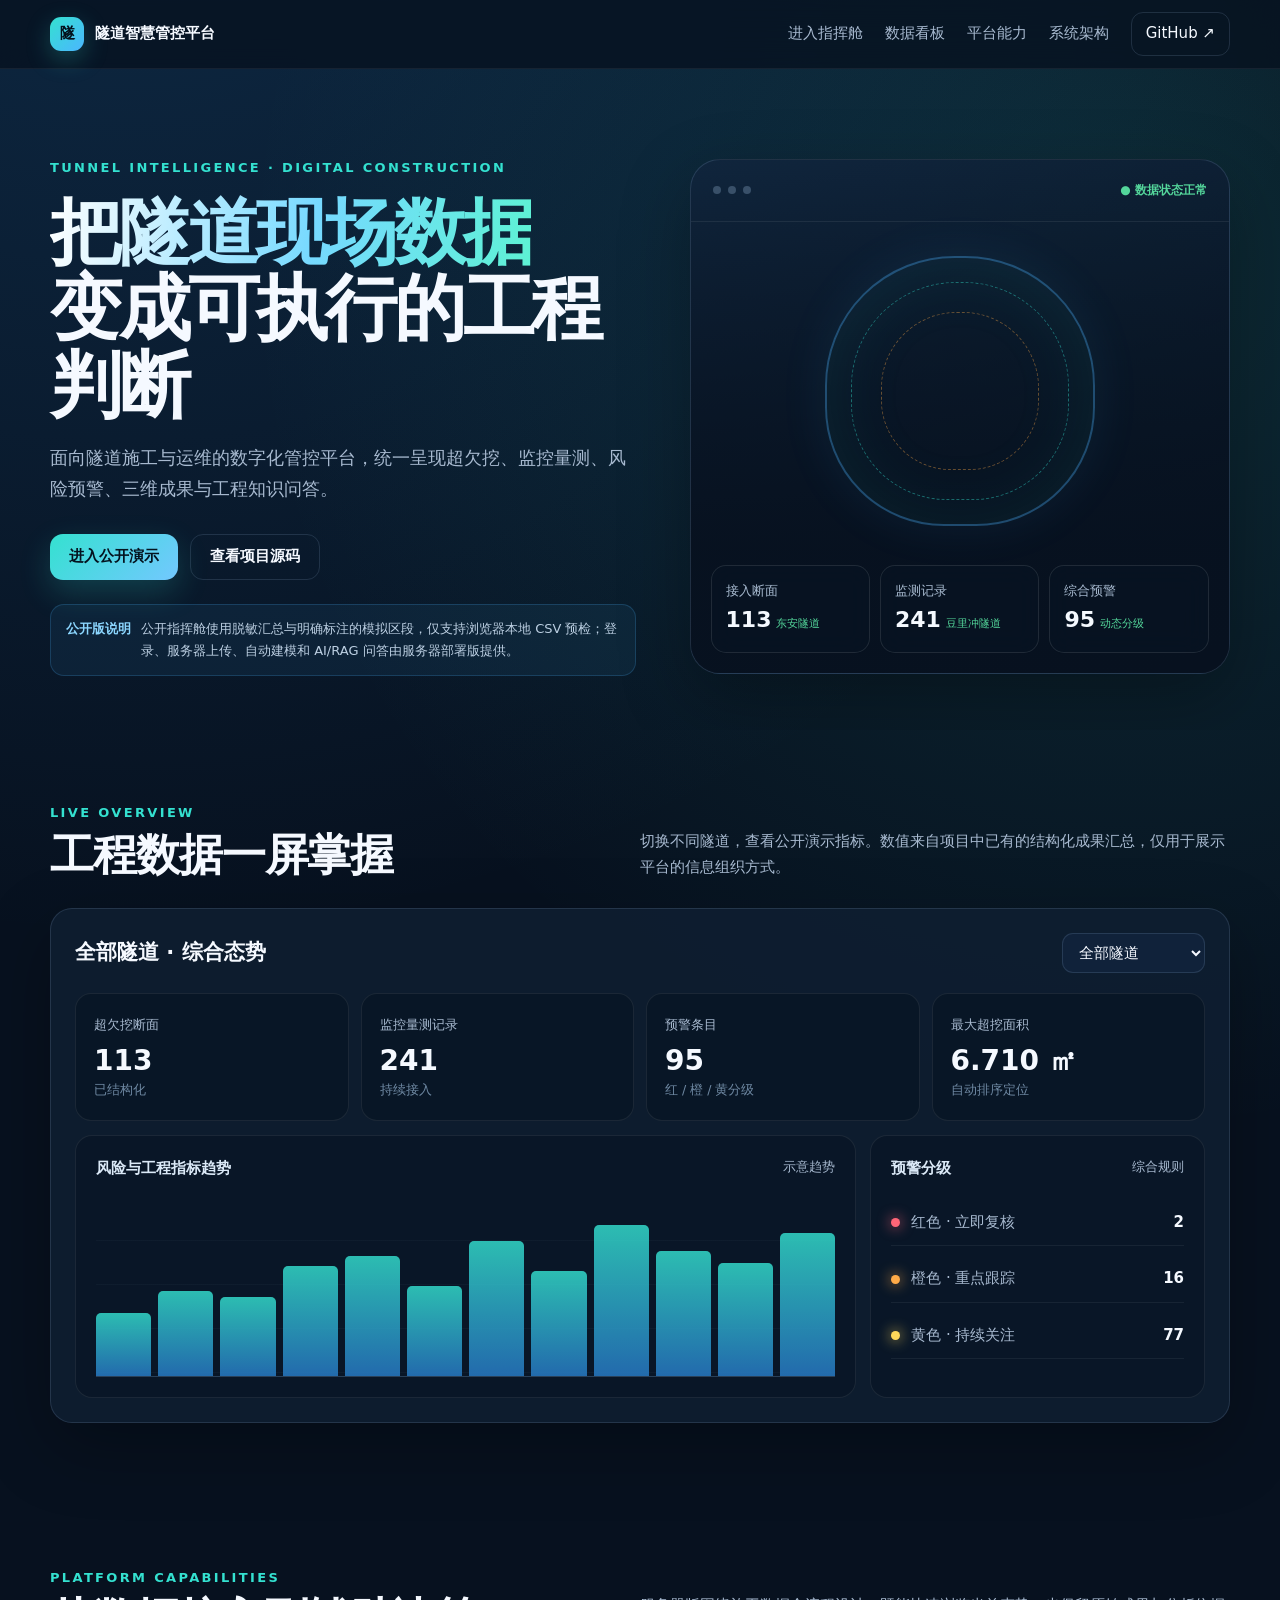
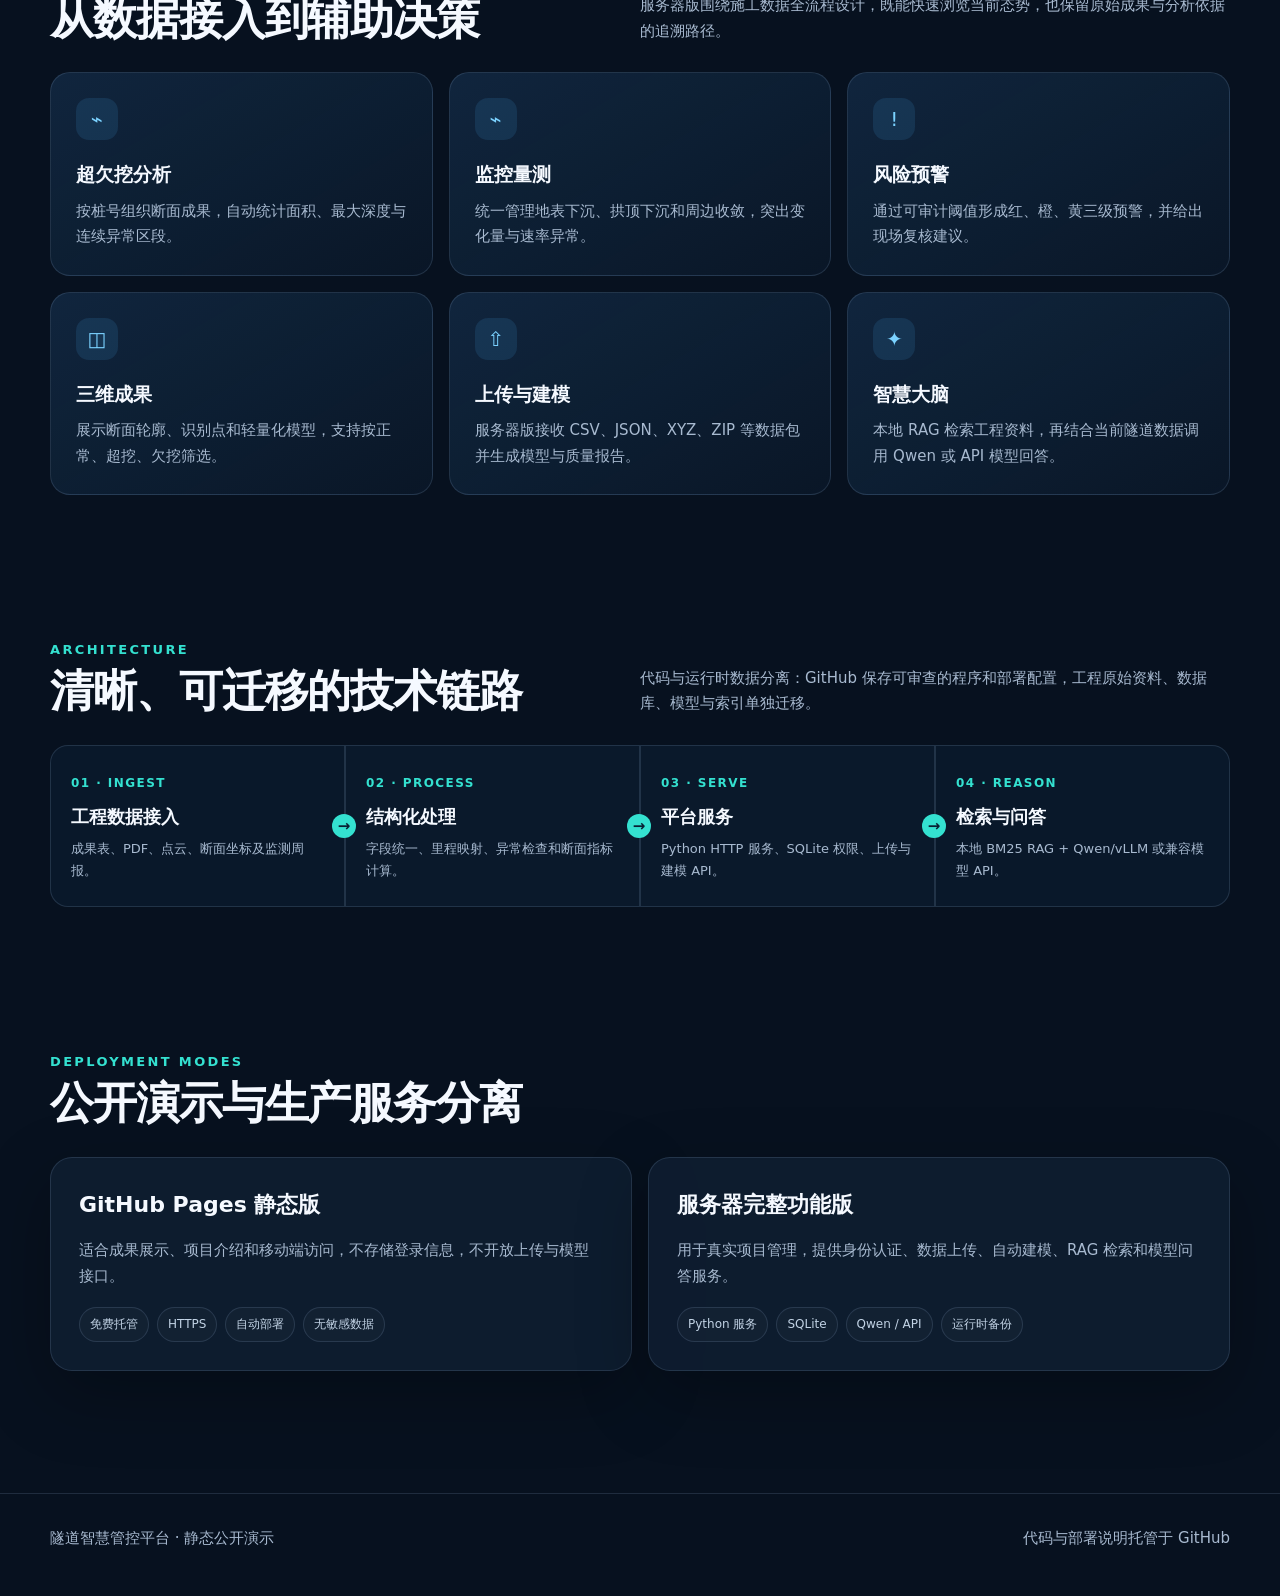
==== docs/overview.html @ 7f6d281b "Build interactive tunnel digital twin cockpit" ====
<!doctype html>
<html lang="zh-CN">
<head>
  <meta charset="utf-8">
  <meta name="viewport" content="width=device-width, initial-scale=1">
  <meta name="description" content="隧道智慧管控平台 GitHub Pages 静态演示：超欠挖、监控量测、风险预警与三维成果管理。">
  <meta name="theme-color" content="#07111f">
  <title>项目说明 · 隧道智慧管控平台</title>
  <style>
    :root{--bg:#07111f;--card:rgba(15,31,51,.82);--line:rgba(155,187,220,.16);--text:#f5f9ff;--muted:#a8bad0;--blue:#4bb6ff;--cyan:#34e1d0;--orange:#ffab48;--red:#ff6577;--green:#54d69b;--shadow:0 24px 70px rgba(0,0,0,.28)}
    *{box-sizing:border-box}html{scroll-behavior:smooth}body{margin:0;color:var(--text);background:radial-gradient(circle at 10% -10%,rgba(38,133,210,.24),transparent 34%),radial-gradient(circle at 88% 8%,rgba(52,225,208,.12),transparent 28%),var(--bg);font:15px/1.7 Inter,"PingFang SC","Microsoft YaHei",system-ui,sans-serif}a{color:inherit;text-decoration:none}button,select{font:inherit}.shell{width:min(1180px,calc(100% - 40px));margin:auto}
    .nav{position:sticky;top:0;z-index:20;border-bottom:1px solid rgba(255,255,255,.06);background:rgba(7,17,31,.78);backdrop-filter:blur(18px)}.nav-inner{min-height:68px;display:flex;align-items:center;gap:26px}.brand{display:flex;align-items:center;gap:11px;font-weight:800}.brand-mark{width:34px;height:34px;border-radius:11px;display:grid;place-items:center;color:#03111c;font-weight:900;background:linear-gradient(135deg,var(--cyan),var(--blue));box-shadow:0 8px 24px rgba(52,225,208,.25)}.nav-links{margin-left:auto;display:flex;align-items:center;gap:22px;color:var(--muted)}.nav-links a:hover{color:var(--text)}.github-link{padding:8px 14px;border:1px solid var(--line);border-radius:12px;color:var(--text)!important}
    .hero{padding:88px 0 54px;overflow:hidden}.hero-grid{display:grid;grid-template-columns:1.04fr .96fr;gap:54px;align-items:center}.eyebrow{color:var(--cyan);font-size:13px;font-weight:800;letter-spacing:.18em;text-transform:uppercase}h1{margin:15px 0 20px;font-size:clamp(42px,6vw,72px);line-height:1.06;letter-spacing:-.045em}h1 span{color:transparent;background:linear-gradient(100deg,#fff,#76d9ff 55%,#5df2d4);background-clip:text}.lead{max-width:660px;margin:0;color:var(--muted);font-size:18px}.actions{display:flex;flex-wrap:wrap;gap:12px;margin:30px 0 24px}.button{display:inline-flex;align-items:center;justify-content:center;min-height:46px;padding:0 19px;border-radius:13px;border:1px solid var(--line);font-weight:750}.button.primary{color:#04131f;border:0;background:linear-gradient(135deg,var(--cyan),#73c8ff);box-shadow:0 12px 32px rgba(52,225,208,.2)}.notice{display:flex;gap:10px;align-items:flex-start;max-width:650px;padding:13px 15px;border:1px solid rgba(75,182,255,.2);border-radius:14px;color:#bdd0e3;background:rgba(75,182,255,.07);font-size:13px}.notice b{color:#8cd7ff;white-space:nowrap}
    .visual{position:relative;min-height:515px;border:1px solid var(--line);border-radius:30px;background:linear-gradient(160deg,rgba(17,39,63,.96),rgba(7,17,31,.94));box-shadow:var(--shadow);overflow:hidden}.visual:before{content:"";position:absolute;inset:0;background:url("assets/tunnel_excavation_hero.svg") center 42%/cover no-repeat;opacity:.32;filter:saturate(.8) contrast(1.08)}.visual:after{content:"";position:absolute;inset:0;background:linear-gradient(180deg,rgba(7,17,31,.06),rgba(7,17,31,.94) 76%)}.visual-top,.visual-bottom{position:relative;z-index:2}.visual-top{display:flex;align-items:center;justify-content:space-between;padding:20px 22px;border-bottom:1px solid rgba(255,255,255,.07)}.window-dots{display:flex;gap:7px}.window-dots i{width:8px;height:8px;border-radius:50%;background:#395069}.live{color:var(--green);font-size:12px;font-weight:700}.tunnel-ring{position:absolute;z-index:1;left:50%;top:45%;width:270px;height:270px;transform:translate(-50%,-50%);border:2px solid rgba(75,182,255,.35);border-radius:48% 48% 44% 44%;box-shadow:inset 0 0 80px rgba(52,225,208,.08),0 0 50px rgba(75,182,255,.08)}.tunnel-ring:before,.tunnel-ring:after{content:"";position:absolute;inset:24px;border:1px dashed rgba(52,225,208,.42);border-radius:inherit}.tunnel-ring:after{inset:54px;border-color:rgba(255,171,72,.38)}.visual-bottom{position:absolute;left:20px;right:20px;bottom:20px;display:grid;grid-template-columns:repeat(3,1fr);gap:10px}.mini{padding:14px;border:1px solid rgba(255,255,255,.1);border-radius:15px;background:rgba(8,20,34,.84);backdrop-filter:blur(12px)}.mini small{display:block;color:var(--muted)}.mini strong{font-size:22px}.mini em{color:var(--green);font-size:11px;font-style:normal}
    section{padding:72px 0}.section-head{display:flex;align-items:end;justify-content:space-between;gap:30px;margin-bottom:28px}.section-head h2{margin:5px 0 0;font-size:clamp(30px,4vw,44px);line-height:1.15;letter-spacing:-.025em}.section-head p{max-width:590px;margin:0;color:var(--muted)}.panel{border:1px solid var(--line);border-radius:22px;background:var(--card);box-shadow:var(--shadow)}
    .dashboard{padding:24px}.dash-toolbar{display:flex;align-items:center;justify-content:space-between;gap:18px;margin-bottom:20px}.dash-toolbar h3{margin:0;font-size:21px}select{color:var(--text);background:#10223a;border:1px solid var(--line);border-radius:11px;padding:9px 34px 9px 12px}.metrics{display:grid;grid-template-columns:repeat(4,1fr);gap:12px}.metric{padding:18px;border:1px solid rgba(255,255,255,.075);border-radius:16px;background:rgba(5,17,30,.48)}.metric span{color:var(--muted);font-size:13px}.metric strong{display:block;margin-top:7px;font-size:28px;line-height:1.15}.metric small{color:#6f89a3}.dash-grid{display:grid;grid-template-columns:1.4fr .6fr;gap:14px;margin-top:14px}.chart-card{padding:20px;border:1px solid rgba(255,255,255,.075);border-radius:17px;background:rgba(5,17,30,.43)}.chart-title{display:flex;justify-content:space-between;color:#dbe9f7;font-weight:700}.chart-title small{color:var(--muted);font-weight:400}.bars{height:180px;display:flex;align-items:end;gap:7px;margin-top:15px;padding-top:15px;border-bottom:1px solid #294059;background:repeating-linear-gradient(to bottom,transparent 0,transparent 43px,rgba(150,180,210,.08) 44px)}.bar{flex:1;min-width:6px;height:var(--h);border-radius:5px 5px 0 0;background:linear-gradient(180deg,var(--cyan),#287dca);opacity:.82;transition:.3s ease}.bar:hover{opacity:1;transform:translateY(-3px)}.risk-list{display:grid;gap:10px;margin-top:18px}.risk{display:grid;grid-template-columns:10px 1fr auto;gap:10px;align-items:center;padding:10px 0;border-bottom:1px solid rgba(255,255,255,.06)}.risk i{width:9px;height:9px;border-radius:50%;background:var(--risk);box-shadow:0 0 14px var(--risk)}.risk span{color:var(--muted)}
    .cards{display:grid;grid-template-columns:repeat(3,1fr);gap:16px}.card{padding:25px;border:1px solid var(--line);border-radius:20px;background:linear-gradient(150deg,rgba(18,40,65,.9),rgba(10,24,41,.84))}.icon{width:42px;height:42px;display:grid;place-items:center;border-radius:13px;background:rgba(75,182,255,.12);color:#7bd2ff;font-size:20px}.card h3{margin:18px 0 8px;font-size:19px}.card p{margin:0;color:var(--muted)}
    .architecture{display:grid;grid-template-columns:repeat(4,1fr)}.step{position:relative;padding:24px 20px;border:1px solid var(--line);background:rgba(11,28,47,.78)}.step:first-child{border-radius:18px 0 0 18px}.step:last-child{border-radius:0 18px 18px 0}.step:not(:last-child):after{content:"→";position:absolute;z-index:2;right:-12px;top:50%;transform:translateY(-50%);width:24px;height:24px;display:grid;place-items:center;border-radius:50%;color:#092033;background:var(--cyan);font-weight:900}.step b{color:var(--cyan);font-size:12px;letter-spacing:.12em}.step h3{margin:8px 0 5px}.step p{margin:0;color:var(--muted);font-size:13px}
    .deployment{display:grid;grid-template-columns:1fr 1fr;gap:16px}.deploy-card{padding:28px}.deploy-card h3{margin:0 0 9px;font-size:22px}.deploy-card p{color:var(--muted)}.tags{display:flex;flex-wrap:wrap;gap:8px;margin-top:18px}.tag{padding:6px 10px;border:1px solid var(--line);border-radius:99px;color:#c2d3e5;background:rgba(255,255,255,.025);font-size:12px}footer{margin-top:50px;padding:32px 0 45px;border-top:1px solid var(--line);color:var(--muted)}.footer-inner{display:flex;justify-content:space-between;gap:20px}.reveal{opacity:0;transform:translateY(16px);transition:.65s ease}.reveal.visible{opacity:1;transform:none}
    @media(max-width:900px){.hero-grid,.dash-grid{grid-template-columns:1fr}.hero{padding-top:58px}.visual{min-height:440px}.metrics,.cards{grid-template-columns:repeat(2,1fr)}.architecture{grid-template-columns:1fr 1fr;gap:12px}.step,.step:first-child,.step:last-child{border-radius:16px}.step:after{display:none!important}}@media(max-width:620px){.shell{width:min(100% - 24px,1180px)}.nav-links a:not(.github-link){display:none}h1{font-size:42px}.visual{min-height:400px}.visual-bottom{grid-template-columns:1fr}.visual-bottom .mini:nth-child(2),.visual-bottom .mini:nth-child(3){display:none}.metrics,.cards,.deployment,.architecture{grid-template-columns:1fr}.section-head,.footer-inner,.dash-toolbar{align-items:flex-start;flex-direction:column}}
  </style>
</head>
<body>
  <nav class="nav"><div class="shell nav-inner"><a class="brand" href="index.html"><span class="brand-mark">隧</span><span>隧道智慧管控平台</span></a><div class="nav-links"><a href="index.html">进入指挥舱</a><a href="#dashboard">数据看板</a><a href="#capabilities">平台能力</a><a href="#architecture">系统架构</a><a class="github-link" href="https://github.com/dytvvandrew/tunnel" target="_blank" rel="noreferrer">GitHub ↗</a></div></div></nav>
  <main id="top">
    <header class="hero"><div class="shell hero-grid"><div><div class="eyebrow">Tunnel Intelligence · Digital Construction</div><h1><span>把隧道现场数据</span><br>变成可执行的工程判断</h1><p class="lead">面向隧道施工与运维的数字化管控平台，统一呈现超欠挖、监控量测、风险预警、三维成果与工程知识问答。</p><div class="actions"><a class="button primary" href="index.html">进入公开演示</a><a class="button" href="https://github.com/dytvvandrew/tunnel" target="_blank" rel="noreferrer">查看项目源码</a></div><div class="notice"><b>公开版说明</b><span>公开指挥舱使用脱敏汇总与明确标注的模拟区段，仅支持浏览器本地 CSV 预检；登录、服务器上传、自动建模和 AI/RAG 问答由服务器部署版提供。</span></div></div><div class="visual" aria-label="隧道智慧管控平台视觉概览"><div class="visual-top"><span class="window-dots"><i></i><i></i><i></i></span><span class="live">● 数据状态正常</span></div><div class="tunnel-ring"></div><div class="visual-bottom"><div class="mini"><small>接入断面</small><strong>113</strong> <em>东安隧道</em></div><div class="mini"><small>监测记录</small><strong>241</strong> <em>豆里冲隧道</em></div><div class="mini"><small>综合预警</small><strong>95</strong> <em>动态分级</em></div></div></div></div></header>
    <section id="dashboard"><div class="shell"><div class="section-head reveal"><div><div class="eyebrow">Live overview</div><h2>工程数据一屏掌握</h2></div><p>切换不同隧道，查看公开演示指标。数值来自项目中已有的结构化成果汇总，仅用于展示平台的信息组织方式。</p></div><div class="panel dashboard reveal"><div class="dash-toolbar"><h3 id="tunnelName">全部隧道 · 综合态势</h3><select id="tunnelSelect" aria-label="选择隧道"><option value="all">全部隧道</option><option value="east">东安隧道</option><option value="douli">豆里冲隧道</option></select></div><div class="metrics"><div class="metric"><span id="labelA">超欠挖断面</span><strong id="metricA">113</strong><small id="noteA">已结构化</small></div><div class="metric"><span id="labelB">监控量测记录</span><strong id="metricB">241</strong><small id="noteB">持续接入</small></div><div class="metric"><span>预警条目</span><strong id="metricC">95</strong><small>红 / 橙 / 黄分级</small></div><div class="metric"><span id="labelD">最大超挖面积</span><strong id="metricD">6.710 ㎡</strong><small id="noteD">自动排序定位</small></div></div><div class="dash-grid"><div class="chart-card"><div class="chart-title"><span>风险与工程指标趋势</span><small>示意趋势</small></div><div class="bars" id="bars" aria-label="工程指标趋势柱状图"></div></div><div class="chart-card"><div class="chart-title"><span>预警分级</span><small>综合规则</small></div><div class="risk-list"><div class="risk" style="--risk:var(--red)"><i></i><span>红色 · 立即复核</span><strong id="redCount">2</strong></div><div class="risk" style="--risk:var(--orange)"><i></i><span>橙色 · 重点跟踪</span><strong id="orangeCount">16</strong></div><div class="risk" style="--risk:#ffd85a"><i></i><span>黄色 · 持续关注</span><strong id="yellowCount">77</strong></div></div></div></div></div></div></section>
    <section id="capabilities"><div class="shell"><div class="section-head reveal"><div><div class="eyebrow">Platform capabilities</div><h2>从数据接入到辅助决策</h2></div><p>服务器版围绕施工数据全流程设计，既能快速浏览当前态势，也保留原始成果与分析依据的追溯路径。</p></div><div class="cards"><article class="card reveal"><div class="icon">⌁</div><h3>超欠挖分析</h3><p>按桩号组织断面成果，自动统计面积、最大深度与连续异常区段。</p></article><article class="card reveal"><div class="icon">⌁</div><h3>监控量测</h3><p>统一管理地表下沉、拱顶下沉和周边收敛，突出变化量与速率异常。</p></article><article class="card reveal"><div class="icon">!</div><h3>风险预警</h3><p>通过可审计阈值形成红、橙、黄三级预警，并给出现场复核建议。</p></article><article class="card reveal"><div class="icon">◫</div><h3>三维成果</h3><p>展示断面轮廓、识别点和轻量化模型，支持按正常、超挖、欠挖筛选。</p></article><article class="card reveal"><div class="icon">⇧</div><h3>上传与建模</h3><p>服务器版接收 CSV、JSON、XYZ、ZIP 等数据包并生成模型与质量报告。</p></article><article class="card reveal"><div class="icon">✦</div><h3>智慧大脑</h3><p>本地 RAG 检索工程资料，再结合当前隧道数据调用 Qwen 或 API 模型回答。</p></article></div></div></section>
    <section id="architecture"><div class="shell"><div class="section-head reveal"><div><div class="eyebrow">Architecture</div><h2>清晰、可迁移的技术链路</h2></div><p>代码与运行时数据分离：GitHub 保存可审查的程序和部署配置，工程原始资料、数据库、模型与索引单独迁移。</p></div><div class="architecture reveal"><div class="step"><b>01 · INGEST</b><h3>工程数据接入</h3><p>成果表、PDF、点云、断面坐标及监测周报。</p></div><div class="step"><b>02 · PROCESS</b><h3>结构化处理</h3><p>字段统一、里程映射、异常检查和断面指标计算。</p></div><div class="step"><b>03 · SERVE</b><h3>平台服务</h3><p>Python HTTP 服务、SQLite 权限、上传与建模 API。</p></div><div class="step"><b>04 · REASON</b><h3>检索与问答</h3><p>本地 BM25 RAG + Qwen/vLLM 或兼容模型 API。</p></div></div></div></section>
    <section><div class="shell"><div class="section-head reveal"><div><div class="eyebrow">Deployment modes</div><h2>公开演示与生产服务分离</h2></div></div><div class="deployment"><article class="panel deploy-card reveal"><h3>GitHub Pages 静态版</h3><p>适合成果展示、项目介绍和移动端访问，不存储登录信息，不开放上传与模型接口。</p><div class="tags"><span class="tag">免费托管</span><span class="tag">HTTPS</span><span class="tag">自动部署</span><span class="tag">无敏感数据</span></div></article><article class="panel deploy-card reveal"><h3>服务器完整功能版</h3><p>用于真实项目管理，提供身份认证、数据上传、自动建模、RAG 检索和模型问答服务。</p><div class="tags"><span class="tag">Python 服务</span><span class="tag">SQLite</span><span class="tag">Qwen / API</span><span class="tag">运行时备份</span></div></article></div></div></section>
  </main>
  <footer><div class="shell footer-inner"><span>隧道智慧管控平台 · 静态公开演示</span><span>代码与部署说明托管于 GitHub</span></div></footer>
  <script>
    var demo={all:{name:"全部隧道 · 综合态势",a:["超欠挖断面","113","已结构化"],b:["监控量测记录","241","持续接入"],c:"95",d:["最大超挖面积","6.710 ㎡","自动排序定位"],risk:[2,16,77],bars:[38,52,48,67,73,55,82,64,92,76,69,87]},east:{name:"东安隧道 · 超欠挖专题",a:["分析断面","113","47 个直接轮廓"],b:["PDF 测试点","7,945","66 个插值轮廓"],c:"79",d:["最大超挖面积","6.710 ㎡","DK082+498.000"],risk:[0,14,65],bars:[35,42,51,58,72,61,84,78,96,89,70,82]},douli:{name:"豆里冲隧道 · 监控量测专题",a:["监测记录","241","三类量测数据"],b:["监测类型","3","沉降与收敛"],c:"16",d:["最大变形值","16.40 mm","拱顶下沉"],risk:[2,2,12],bars:[28,34,42,37,55,61,49,72,63,79,68,75]}};
    function el(id){return document.getElementById(id)}
    function render(key){var d=demo[key],sets=[["labelA","metricA","noteA",d.a],["labelB","metricB","noteB",d.b],["labelD","metricD","noteD",d.d]];el("tunnelName").textContent=d.name;sets.forEach(function(s){el(s[0]).textContent=s[3][0];el(s[1]).textContent=s[3][1];el(s[2]).textContent=s[3][2]});el("metricC").textContent=d.c;el("redCount").textContent=d.risk[0];el("orangeCount").textContent=d.risk[1];el("yellowCount").textContent=d.risk[2];el("bars").innerHTML=d.bars.map(function(v,i){return '<i class="bar" style="--h:'+v+'%" title="样点 '+(i+1)+': '+v+'"></i>'}).join("")}
    el("tunnelSelect").addEventListener("change",function(e){render(e.target.value)});render("all");
    var observer=new IntersectionObserver(function(entries){entries.forEach(function(e){if(e.isIntersecting)e.target.classList.add("visible")})},{threshold:.08});document.querySelectorAll(".reveal").forEach(function(node){observer.observe(node)});
  </script>
</body>
</html>
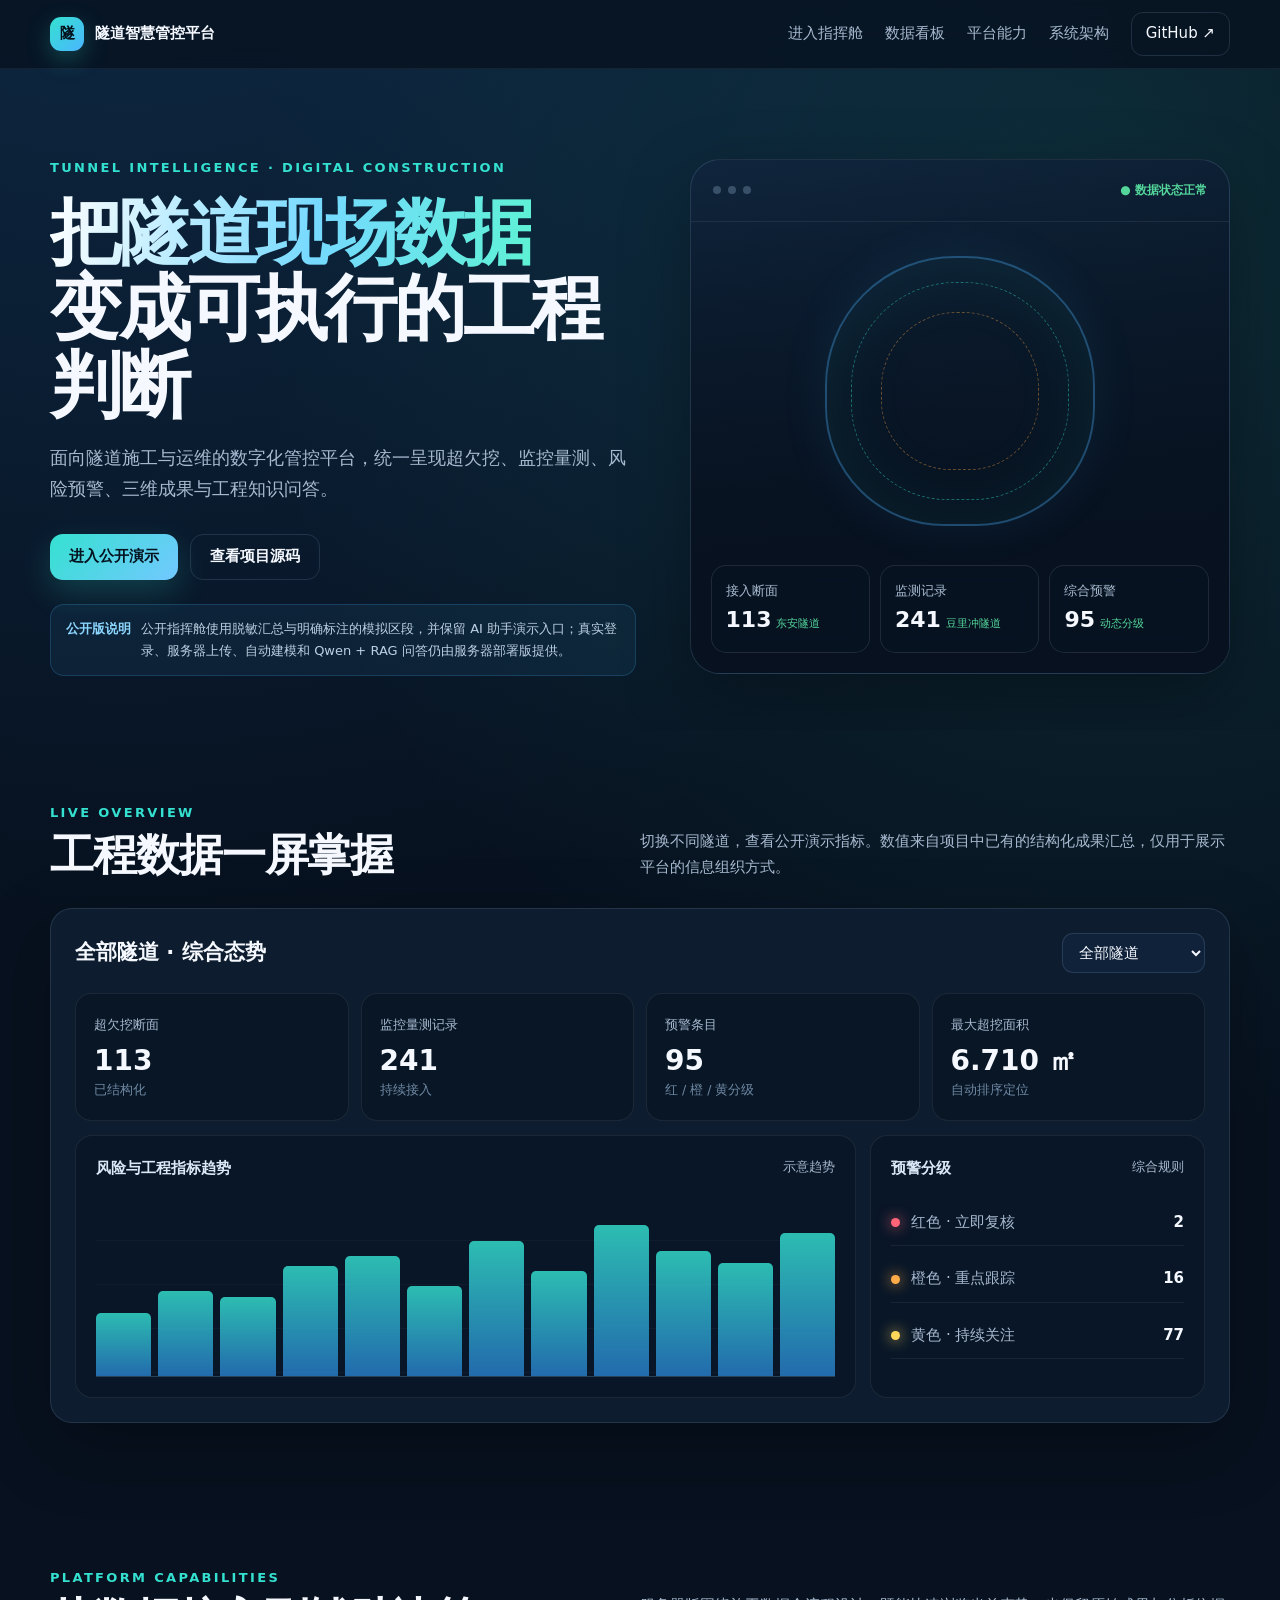
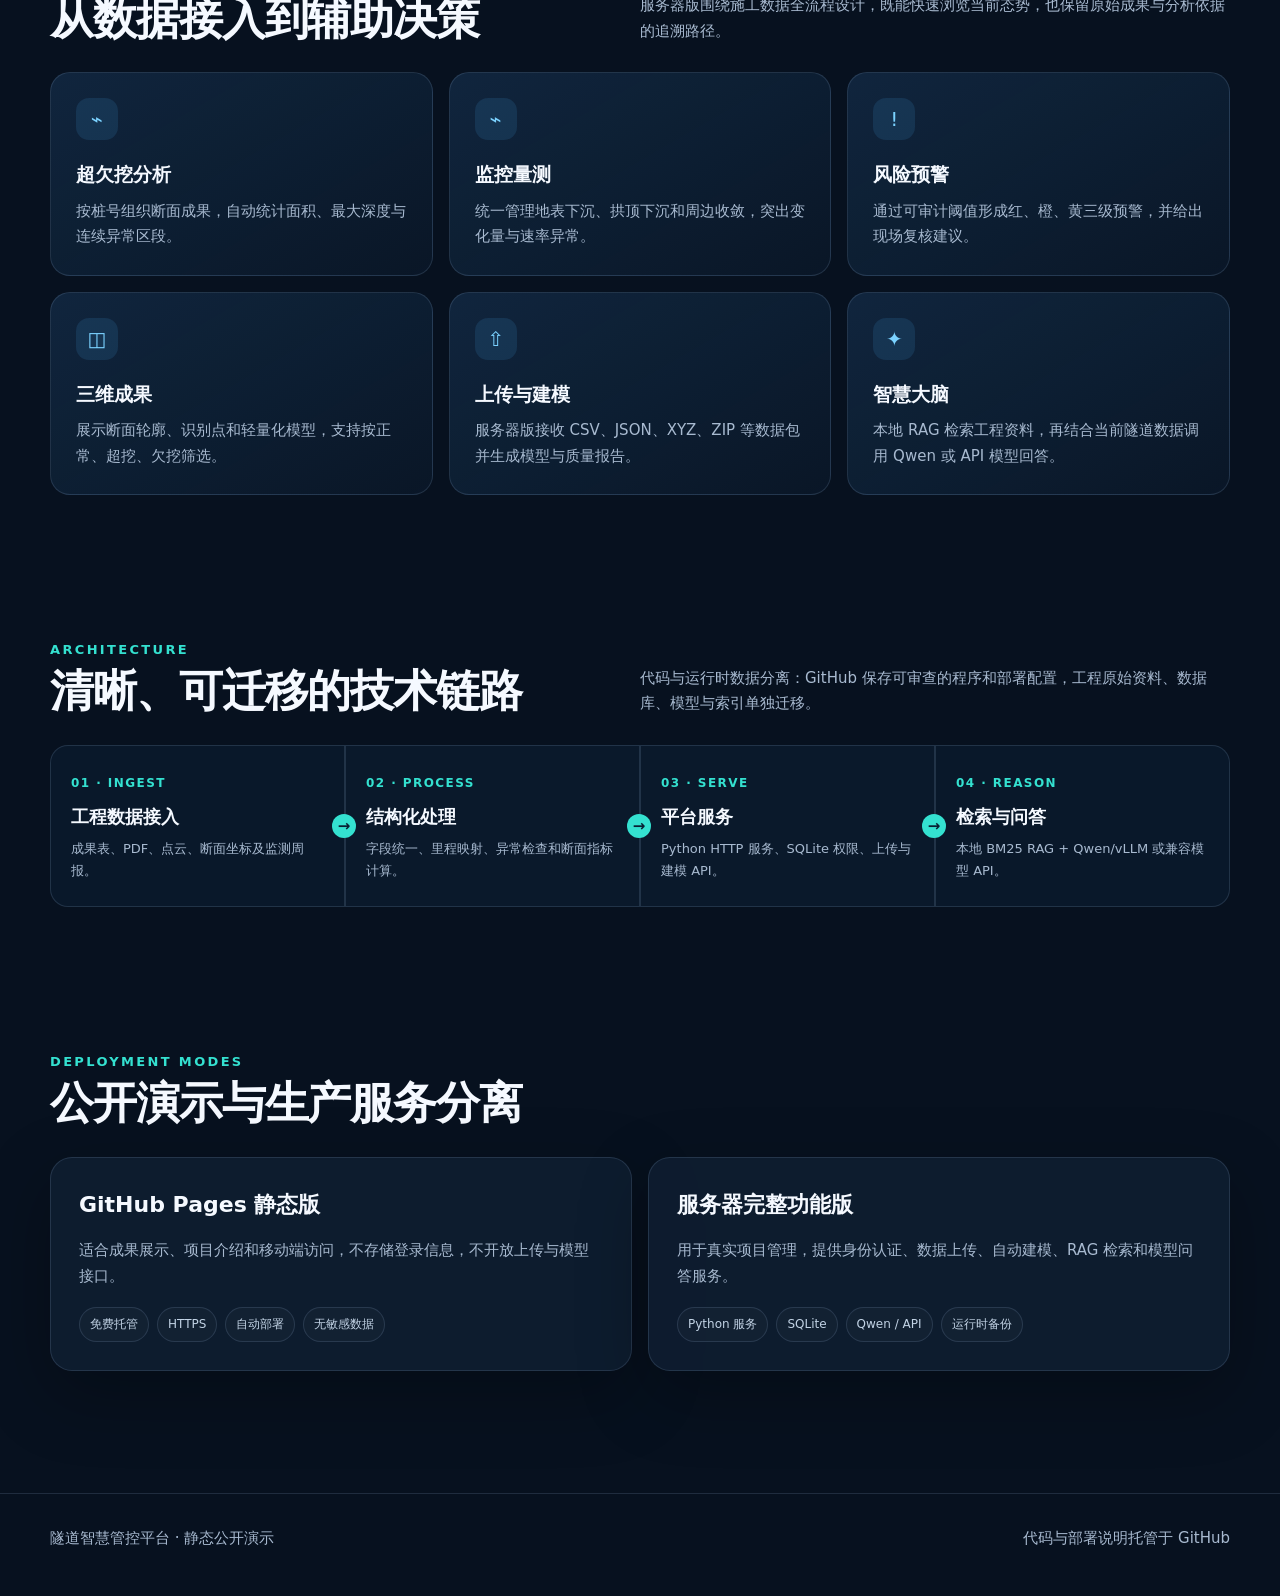
==== commit 74dfd9f6: "Connect public cockpit with optional AI assistant" ====
--- a/docs/overview.html
+++ b/docs/overview.html
@@ -23,7 +23,7 @@
 <body>
   <nav class="nav"><div class="shell nav-inner"><a class="brand" href="index.html"><span class="brand-mark">隧</span><span>隧道智慧管控平台</span></a><div class="nav-links"><a href="index.html">进入指挥舱</a><a href="#dashboard">数据看板</a><a href="#capabilities">平台能力</a><a href="#architecture">系统架构</a><a class="github-link" href="https://github.com/dytvvandrew/tunnel" target="_blank" rel="noreferrer">GitHub ↗</a></div></div></nav>
   <main id="top">
-    <header class="hero"><div class="shell hero-grid"><div><div class="eyebrow">Tunnel Intelligence · Digital Construction</div><h1><span>把隧道现场数据</span><br>变成可执行的工程判断</h1><p class="lead">面向隧道施工与运维的数字化管控平台，统一呈现超欠挖、监控量测、风险预警、三维成果与工程知识问答。</p><div class="actions"><a class="button primary" href="index.html">进入公开演示</a><a class="button" href="https://github.com/dytvvandrew/tunnel" target="_blank" rel="noreferrer">查看项目源码</a></div><div class="notice"><b>公开版说明</b><span>公开指挥舱使用脱敏汇总与明确标注的模拟区段，仅支持浏览器本地 CSV 预检；登录、服务器上传、自动建模和 AI/RAG 问答由服务器部署版提供。</span></div></div><div class="visual" aria-label="隧道智慧管控平台视觉概览"><div class="visual-top"><span class="window-dots"><i></i><i></i><i></i></span><span class="live">● 数据状态正常</span></div><div class="tunnel-ring"></div><div class="visual-bottom"><div class="mini"><small>接入断面</small><strong>113</strong> <em>东安隧道</em></div><div class="mini"><small>监测记录</small><strong>241</strong> <em>豆里冲隧道</em></div><div class="mini"><small>综合预警</small><strong>95</strong> <em>动态分级</em></div></div></div></div></header>
+    <header class="hero"><div class="shell hero-grid"><div><div class="eyebrow">Tunnel Intelligence · Digital Construction</div><h1><span>把隧道现场数据</span><br>变成可执行的工程判断</h1><p class="lead">面向隧道施工与运维的数字化管控平台，统一呈现超欠挖、监控量测、风险预警、三维成果与工程知识问答。</p><div class="actions"><a class="button primary" href="index.html">进入公开演示</a><a class="button" href="https://github.com/dytvvandrew/tunnel" target="_blank" rel="noreferrer">查看项目源码</a></div><div class="notice"><b>公开版说明</b><span>公开指挥舱使用脱敏汇总与明确标注的模拟区段，并保留 AI 助手演示入口；真实登录、服务器上传、自动建模和 Qwen + RAG 问答仍由服务器部署版提供。</span></div></div><div class="visual" aria-label="隧道智慧管控平台视觉概览"><div class="visual-top"><span class="window-dots"><i></i><i></i><i></i></span><span class="live">● 数据状态正常</span></div><div class="tunnel-ring"></div><div class="visual-bottom"><div class="mini"><small>接入断面</small><strong>113</strong> <em>东安隧道</em></div><div class="mini"><small>监测记录</small><strong>241</strong> <em>豆里冲隧道</em></div><div class="mini"><small>综合预警</small><strong>95</strong> <em>动态分级</em></div></div></div></div></header>
     <section id="dashboard"><div class="shell"><div class="section-head reveal"><div><div class="eyebrow">Live overview</div><h2>工程数据一屏掌握</h2></div><p>切换不同隧道，查看公开演示指标。数值来自项目中已有的结构化成果汇总，仅用于展示平台的信息组织方式。</p></div><div class="panel dashboard reveal"><div class="dash-toolbar"><h3 id="tunnelName">全部隧道 · 综合态势</h3><select id="tunnelSelect" aria-label="选择隧道"><option value="all">全部隧道</option><option value="east">东安隧道</option><option value="douli">豆里冲隧道</option></select></div><div class="metrics"><div class="metric"><span id="labelA">超欠挖断面</span><strong id="metricA">113</strong><small id="noteA">已结构化</small></div><div class="metric"><span id="labelB">监控量测记录</span><strong id="metricB">241</strong><small id="noteB">持续接入</small></div><div class="metric"><span>预警条目</span><strong id="metricC">95</strong><small>红 / 橙 / 黄分级</small></div><div class="metric"><span id="labelD">最大超挖面积</span><strong id="metricD">6.710 ㎡</strong><small id="noteD">自动排序定位</small></div></div><div class="dash-grid"><div class="chart-card"><div class="chart-title"><span>风险与工程指标趋势</span><small>示意趋势</small></div><div class="bars" id="bars" aria-label="工程指标趋势柱状图"></div></div><div class="chart-card"><div class="chart-title"><span>预警分级</span><small>综合规则</small></div><div class="risk-list"><div class="risk" style="--risk:var(--red)"><i></i><span>红色 · 立即复核</span><strong id="redCount">2</strong></div><div class="risk" style="--risk:var(--orange)"><i></i><span>橙色 · 重点跟踪</span><strong id="orangeCount">16</strong></div><div class="risk" style="--risk:#ffd85a"><i></i><span>黄色 · 持续关注</span><strong id="yellowCount">77</strong></div></div></div></div></div></div></section>
     <section id="capabilities"><div class="shell"><div class="section-head reveal"><div><div class="eyebrow">Platform capabilities</div><h2>从数据接入到辅助决策</h2></div><p>服务器版围绕施工数据全流程设计，既能快速浏览当前态势，也保留原始成果与分析依据的追溯路径。</p></div><div class="cards"><article class="card reveal"><div class="icon">⌁</div><h3>超欠挖分析</h3><p>按桩号组织断面成果，自动统计面积、最大深度与连续异常区段。</p></article><article class="card reveal"><div class="icon">⌁</div><h3>监控量测</h3><p>统一管理地表下沉、拱顶下沉和周边收敛，突出变化量与速率异常。</p></article><article class="card reveal"><div class="icon">!</div><h3>风险预警</h3><p>通过可审计阈值形成红、橙、黄三级预警，并给出现场复核建议。</p></article><article class="card reveal"><div class="icon">◫</div><h3>三维成果</h3><p>展示断面轮廓、识别点和轻量化模型，支持按正常、超挖、欠挖筛选。</p></article><article class="card reveal"><div class="icon">⇧</div><h3>上传与建模</h3><p>服务器版接收 CSV、JSON、XYZ、ZIP 等数据包并生成模型与质量报告。</p></article><article class="card reveal"><div class="icon">✦</div><h3>智慧大脑</h3><p>本地 RAG 检索工程资料，再结合当前隧道数据调用 Qwen 或 API 模型回答。</p></article></div></div></section>
     <section id="architecture"><div class="shell"><div class="section-head reveal"><div><div class="eyebrow">Architecture</div><h2>清晰、可迁移的技术链路</h2></div><p>代码与运行时数据分离：GitHub 保存可审查的程序和部署配置，工程原始资料、数据库、模型与索引单独迁移。</p></div><div class="architecture reveal"><div class="step"><b>01 · INGEST</b><h3>工程数据接入</h3><p>成果表、PDF、点云、断面坐标及监测周报。</p></div><div class="step"><b>02 · PROCESS</b><h3>结构化处理</h3><p>字段统一、里程映射、异常检查和断面指标计算。</p></div><div class="step"><b>03 · SERVE</b><h3>平台服务</h3><p>Python HTTP 服务、SQLite 权限、上传与建模 API。</p></div><div class="step"><b>04 · REASON</b><h3>检索与问答</h3><p>本地 BM25 RAG + Qwen/vLLM 或兼容模型 API。</p></div></div></div></section>
